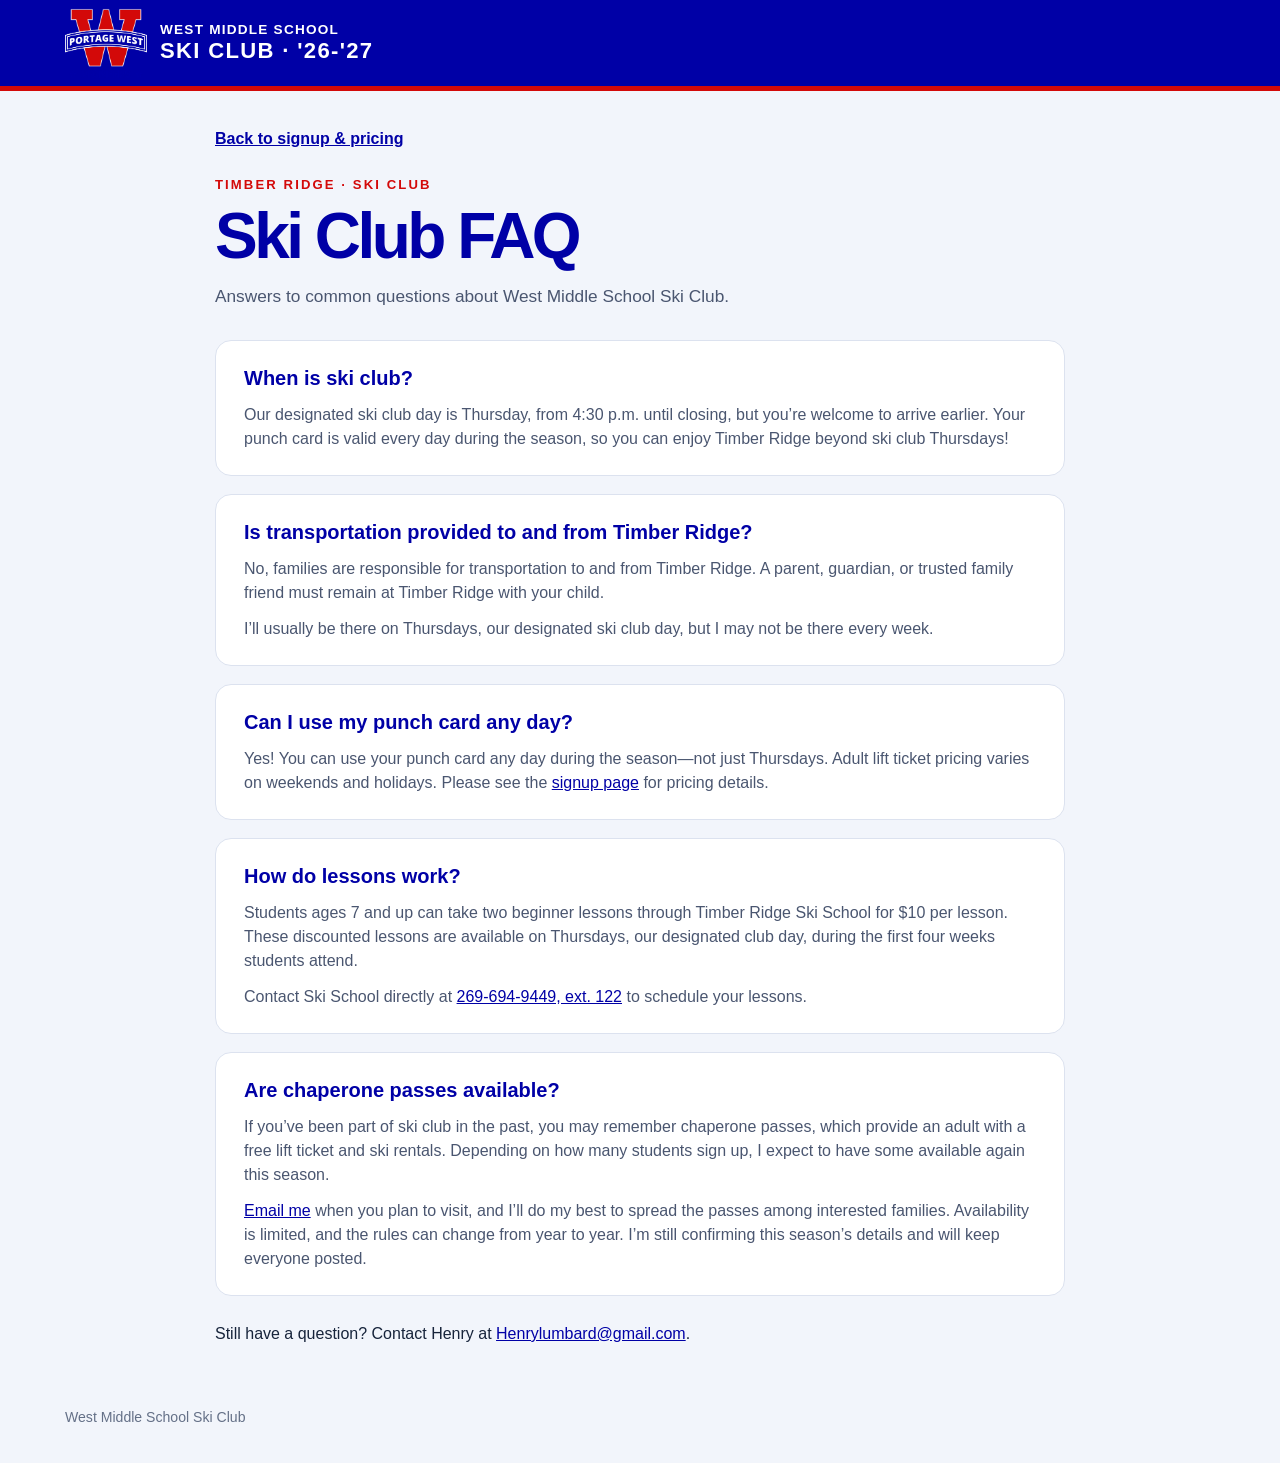
==== faq.html @ 0e9deec8 "Add ski club FAQ and link from organizer introduction" ====
<!doctype html>
<html lang="en">
<head>
  <meta charset="utf-8">
  <meta name="viewport" content="width=device-width, initial-scale=1">
  <meta name="theme-color" content="#0000a6">
  <meta name="description" content="Answers to common questions about West Middle School Ski Club at Timber Ridge: transportation, Thursdays, punch cards, chaperone passes, and lessons.">
  <title>FAQ | West Middle School Ski Club</title>
  <link rel="icon" href="assets/favicon.ico?v=20261012-west" sizes="any">
  <link rel="icon" href="assets/favicon-32.png?v=20261012-west" type="image/png" sizes="32x32">
  <link rel="apple-touch-icon" href="assets/apple-touch-icon.png?v=20261012-west" sizes="180x180">
  <meta property="og:type" content="website">
  <meta property="og:site_name" content="West Middle School Ski Club">
  <meta property="og:title" content="Ski Club FAQ | West Middle School">
  <meta property="og:description" content="Register for Timber Ridge ski club punch cards and view cardholder prices for lift tickets, rentals, tubing, and student ski lessons.">
  <meta property="og:url" content="https://hanklumbard.github.io/west-middle-ski-club/faq.html">
  <meta property="og:image" content="https://hanklumbard.github.io/west-middle-ski-club/assets/share-preview.png?v=20261012-west">
  <meta property="og:image:secure_url" content="https://hanklumbard.github.io/west-middle-ski-club/assets/share-preview.png?v=20261012-west">
  <meta property="og:image:type" content="image/png">
  <meta property="og:image:width" content="1200">
  <meta property="og:image:height" content="630">
  <meta property="og:image:alt" content="Portage West Pioneers school logo">
  <meta name="twitter:card" content="summary_large_image">
  <meta name="twitter:title" content="West Middle School Ski Club · 2026–2027">
  <meta name="twitter:description" content="Timber Ridge punch card registration and cardholder prices.">
  <meta name="twitter:image" content="https://hanklumbard.github.io/west-middle-ski-club/assets/share-preview.png?v=20261012-west">
  <meta name="twitter:image:alt" content="Portage West Pioneers school logo">
  <link rel="stylesheet" href="styles-registration-settings.css?v=20261012-turnstile">
  <style>
    .faq-main{max-width:850px;padding-block:36px 45px}
    .faq-back{display:inline-block;margin-bottom:24px;color:#0000a6;font-weight:700}
    .faq-list{display:grid;gap:18px}
    .faq-item{background:#fff;border:1px solid #dce2ef;border-radius:16px;padding:24px 28px}
    .faq-item h2{font-size:1.25rem;line-height:1.3;color:#0000a6;margin-bottom:12px}
    .faq-item p{color:#4a5670;margin-bottom:12px}
    .faq-item p:last-child{margin-bottom:0}
    .faq-item a,.faq-contact a{color:#0000a6;overflow-wrap:anywhere}
    .faq-contact{margin-top:26px}
    @media(max-width:580px){.faq-item{padding:21px 18px}}
  </style>
</head>
<body>
  <header class="site-header">
    <div class="wrap header-inner">
      <a class="brand" href="./" aria-label="West Middle School Ski Club, home">
        <img class="brand-logo" src="assets/westmiddle.svg" alt="" width="82" height="69">
        <span class="brand-name">WEST MIDDLE SCHOOL <strong>SKI CLUB · '26-'27</strong></span>
      </a>
    </div>
  </header>


  <main class="wrap faq-main">
    <a class="faq-back" href="./">Back to signup &amp; pricing</a>
    <div class="intro">
      <p class="eyebrow">TIMBER RIDGE · SKI CLUB</p>
      <h1>Ski Club FAQ</h1>
      <p>Answers to common questions about West Middle School Ski Club.</p>
    </div>
    <div class="faq-list">
      <section class="faq-item" aria-labelledby="when">
        <h2 id="when">When is ski club?</h2>
        <p>Our designated ski club day is Thursday, from 4:30 p.m. until closing, but you’re welcome to arrive earlier. Your punch card is valid every day during the season, so you can enjoy Timber Ridge beyond ski club Thursdays!</p>
      </section>
      <section class="faq-item" aria-labelledby="transportation">
        <h2 id="transportation">Is transportation provided to and from Timber Ridge?</h2>
        <p>No, families are responsible for transportation to and from Timber Ridge. A parent, guardian, or trusted family friend must remain at Timber Ridge with your child.</p>
        <p>I’ll usually be there on Thursdays, our designated ski club day, but I may not be there every week.</p>
      </section>
      <section class="faq-item" aria-labelledby="punch-card">
        <h2 id="punch-card">Can I use my punch card any day?</h2>
        <p>Yes! You can use your punch card any day during the season—not just Thursdays. Adult lift ticket pricing varies on weekends and holidays. Please see the <a href="./">signup page</a> for pricing details.</p>
      </section>
      <section class="faq-item" aria-labelledby="lessons">
        <h2 id="lessons">How do lessons work?</h2>
        <p>Students ages 7 and up can take two beginner lessons through Timber Ridge Ski School for $10 per lesson. These discounted lessons are available on Thursdays, our designated club day, during the first four weeks students attend.</p>
        <p>Contact Ski School directly at <a href="tel:+12696949449;ext=122">269-694-9449, ext. 122</a> to schedule your lessons.</p>
      </section>
      <section class="faq-item" aria-labelledby="chaperones">
        <h2 id="chaperones">Are chaperone passes available?</h2>
        <p>If you’ve been part of ski club in the past, you may remember chaperone passes, which provide an adult with a free lift ticket and ski rentals. Depending on how many students sign up, I expect to have some available again this season.</p>
        <p><a href="mailto:Henrylumbard@gmail.com">Email me</a> when you plan to visit, and I’ll do my best to spread the passes among interested families. Availability is limited, and the rules can change from year to year. I’m still confirming this season’s details and will keep everyone posted.</p>
      </section>
    </div>
    <p class="faq-contact">Still have a question? Contact Henry at <a href="mailto:Henrylumbard@gmail.com">Henrylumbard@gmail.com</a>.</p>
  </main>
  <footer class="wrap footer">West Middle School Ski Club</footer>
  <!-- Cloudflare Web Analytics -->
  <script type="module" src="https://static.cloudflareinsights.com/beacon.min.js" data-cf-beacon='{"token": "12eb7fe94dc54f6b9ae5ec940f3f2a9b"}'></script>
  <!-- End Cloudflare Web Analytics -->
</body>
</html>
---- styles-registration-settings.css ----
:root{font-family:Arial,Helvetica,sans-serif;color:#17243b;background:#f2f5fb;font-size:16px;line-height:1.5;font-synthesis:none}*{box-sizing:border-box}body{margin:0}button,input,select{font:inherit}button{cursor:pointer}button:disabled{cursor:wait;opacity:.65}a{color:inherit}.wrap{width:min(1150px,calc(100% - 40px));margin-inline:auto}.site-header{position:sticky;top:0;z-index:100;background:#0000a6;color:#fff;border-bottom:5px solid #d30909}.header-inner{min-height:86px;display:flex;align-items:center;justify-content:space-between;gap:24px}.brand{display:flex;align-items:center;gap:13px;text-decoration:none}.brand-logo{display:block;width:82px;height:auto;max-height:70px;object-fit:contain;flex:none}.brand-name{font-size:.85rem;font-weight:800;line-height:1.18;letter-spacing:.09em}.brand-name strong{display:block;font-size:1.38rem;letter-spacing:.06em}.header-price{font-size:.75rem;font-weight:800;letter-spacing:.08em;text-align:right}.header-price strong{display:block;font-size:1.2rem;letter-spacing:0}.main-grid{display:grid;grid-template-columns:minmax(0,1fr) 340px;gap:42px;padding-top:46px;padding-bottom:45px;align-items:start}.intro{margin:0 0 30px}.eyebrow{font-size:.82rem;letter-spacing:.16em;color:#d30909;font-weight:900;margin:0 0 8px}h1,h2,h3,p{margin-top:0}h1{font-size:clamp(2.45rem,5vw,4.2rem);letter-spacing:-.055em;line-height:1.05;margin-bottom:14px;color:#0000a6}.intro>p:last-child{font-size:1.08rem;max-width:61ch;color:#4a5670;margin:0}.form-section{background:#fff;border:1px solid #dce2ef;border-radius:16px;padding:27px 30px;margin-bottom:18px;box-shadow:0 8px 28px rgba(10,24,70,.04)}.section-heading{display:flex;gap:15px;align-items:start;margin-bottom:25px}.section-num{display:grid;place-items:center;flex:none;width:40px;height:40px;background:#edf0ff;color:#0000a6;border-radius:10px;font-weight:900}.section-heading h2{font-size:1.5rem;letter-spacing:-.025em;margin:0 0 1px}.section-heading p{color:#657087;margin:0}.field-grid{display:grid;gap:17px;margin-bottom:17px}.field-grid.two{grid-template-columns:repeat(2,minmax(0,1fr))}.field-grid.address{grid-template-columns:2fr .9fr .55fr .8fr}.field-grid.address .street{grid-column:1/-1}.field-grid label,.choice-label{display:block;color:#27354b;font-weight:700;font-size:.91rem}.field-grid input,.field-grid select{display:block;width:100%;min-height:46px;margin-top:7px;padding:10px 12px;border:1px solid #bfc9d8;border-radius:8px;background:#fff;color:#17243b;outline:none}.field-grid input:focus,.field-grid select:focus{border-color:#0000a6;box-shadow:0 0 0 3px #0000a622}.field-grid input[aria-invalid=true]{border-color:#bb1515}.choice-fieldset,.person-card{border:0;padding:0;margin:0;min-width:0}.choice-fieldset legend{font-weight:700;font-size:.96rem;padding:0;margin:3px 0 10px}.choice-row{display:flex;flex-wrap:wrap;gap:10px}.choice{display:inline-flex;align-items:center;gap:8px;border:1px solid #cbd3e1;border-radius:9px;padding:10px 12px;min-height:46px;font-weight:600;font-size:.94rem;cursor:pointer;background:#fff}.choice:has(input:checked){border-color:#0000a6;background:#eef0ff;color:#0000a6}.choice input{accent-color:#0000a6;width:17px;height:17px;margin:0}.people-list{display:grid;gap:15px}.person-card{background:#f8faff;border:1px solid #dce2ef;border-radius:12px;padding:19px;margin-bottom:16px}.person-heading{display:flex;justify-content:space-between;align-items:center;gap:12px;margin-bottom:12px}.person-heading h3{font-size:1.08rem;margin:0}.remove-button{background:none;color:#a31522;border:0;text-decoration:underline;font-size:.9rem;padding:7px}.person-options{margin-bottom:0}.card-choice .choice-row{margin-top:7px}.card-choice .choice{padding:8px 15px}.add-button{border:2px dashed #a9b7d8;color:#0000a6;background:#f8faff;font-weight:800;border-radius:10px;padding:11px 17px;min-height:46px}.add-button span{font-size:1.3rem;line-height:0;margin-right:5px}.checkout{display:grid;grid-template-columns:1fr auto;align-items:center;background:#0000a6;color:#fff;border-radius:16px;padding:25px 30px;gap:15px;box-shadow:0 14px 30px #0000a621}.checkout-label{font-weight:800;font-size:1.15rem;margin:0}.checkout-caption{color:#e2e7ff;margin:2px 0 0}.total{font-size:2.5rem;letter-spacing:-.05em;line-height:1}.submit-button{grid-column:1/-1;display:flex;align-items:center;justify-content:space-between;gap:12px;border:0;border-radius:9px;background:#d30909;color:#fff;padding:15px 20px;min-height:54px;font-weight:800;text-decoration:none;text-align:left;font-size:1rem}.submit-button:hover{background:#b10808}.submit-button span{font-size:1.35rem}.fine-print{grid-column:1/-1;color:#e2e7ff;margin:0;font-size:.86rem}.side-column{padding-top:66px}.info-card{background:white;border:1px solid #dce2ef;border-radius:16px;overflow:hidden;box-shadow:0 12px 30px rgba(10,24,70,.07)}.price-head{background:#0000a6;color:#fff;padding:25px 26px;border-bottom:5px solid #d30909}.price-head>span{display:block;font-weight:800;letter-spacing:.1em;font-size:.82rem}.price-head strong{font-size:2.6rem;letter-spacing:-.06em;line-height:1.25}.price-head small{font-size:1rem;font-weight:500;letter-spacing:0}.info-body{padding:24px 26px}.info-body h2{font-size:1.2rem;margin-bottom:12px}.rate{display:grid;grid-template-columns:1fr auto;gap:1px 9px;padding:13px 0;border-bottom:1px solid #e3e8f2}.rate>span{font-weight:700}.rate strong{color:#0000a6;white-space:nowrap}.rate small{grid-column:1/-1;color:#607087;font-size:.84rem}.rate small.regular-price{grid-column:1/-1;text-align:right}.info-foot{color:#56647c;font-size:.9rem;margin:18px 0 0}.notice{padding:14px 17px;border-radius:9px;margin-bottom:17px;font-weight:600}.notice-setup{background:#fff7db;border:1px solid #e5c866;color:#604809}.notice-error{background:#fff0f0;border:1px solid #e2abab;color:#942121}.success{background:#fff;border:1px solid #dce2ef;border-radius:16px;padding:34px;box-shadow:0 12px 30px rgba(10,24,70,.06)}.success-icon{display:grid;place-items:center;width:52px;height:52px;border-radius:50%;background:#e3f5e8;color:#17703a;font-size:1.7rem;font-weight:900;margin-bottom:18px}.success h2{font-size:2.1rem;color:#0000a6;letter-spacing:-.04em;margin-bottom:10px}.success>p:not(.eyebrow){color:#4b5a70}.receipt{display:grid;grid-template-columns:1fr auto;gap:10px;border-block:1px solid #dce2ef;padding:19px 0;margin:24px 0}.receipt strong{text-align:right;overflow-wrap:anywhere}.payment-link{width:100%}.success .payment-note{font-size:.9rem;margin:17px 0 0}.footer{padding:0 0 35px;color:#647087;font-size:.88rem}.sr-only{position:absolute;width:1px;height:1px;overflow:hidden;clip:rect(0,0,0,0);white-space:nowrap}[hidden]{display:none!important}:focus-visible{outline:3px solid #d30909;outline-offset:3px}@media(max-width:850px){.main-grid{grid-template-columns:1fr;gap:18px}.side-column{padding-top:0;grid-row:1}.main-column{grid-row:2}.info-card{max-width:none}.info-body{display:block}}@media(max-width:580px){.wrap{width:min(100% - 28px,1150px)}.header-inner{min-height:76px}.brand-logo{width:72px;max-height:61px}.brand-name{font-size:.69rem}.brand-name strong{font-size:1.05rem}.header-price{display:none}.main-grid{padding-top:30px;gap:24px}.intro{margin-bottom:23px}.intro>p:last-child{font-size:1rem}.form-section{padding:22px 18px}.section-heading{gap:11px;margin-bottom:20px}.section-heading h2{font-size:1.33rem}.section-heading p{font-size:.93rem}.field-grid.two,.field-grid.address{grid-template-columns:1fr}.field-grid.address .street{grid-column:auto}.field-grid{gap:15px}.person-card{padding:16px}.person-options{margin-bottom:0}.choice-row{gap:7px}.choice{font-size:.88rem;padding:9px 10px}.checkout{padding:21px 18px}.success{padding:24px 20px}}

.club-welcome{padding-top:28px;color:#4a5670}.club-welcome p{margin:0}

.copy-button{display:inline-flex;align-items:center;border:1px solid #aebbd5;border-radius:8px;background:#fff;color:#0000a6;padding:9px 13px;font-weight:800;margin:-8px 0 18px;min-height:42px}.copy-button:hover{background:#eef0ff}

.resort-logo-link{display:flex;align-items:center;justify-content:center;padding:0;min-height:0;margin:0 0 20px;transition:transform .15s ease,box-shadow .15s ease}.resort-logo-link:hover{transform:translateY(-2px);box-shadow:0 8px 20px #0000a626}.resort-logo-link img{display:block;width:100%;max-width:320px;height:auto;object-fit:contain}

.notice-closed{background:#edf0ff;border:1px solid #bfc8ef;color:#0000a6}.card-prices{display:flex;gap:24px;margin-top:8px}.card-prices>div{font-weight:700;font-size:.84rem;letter-spacing:.02em}.card-prices strong{display:block;font-size:2rem;letter-spacing:-.05em;line-height:1.1}@media(max-width:580px){.card-prices{gap:18px}.card-prices strong{font-size:1.8rem}}

.security-verification{grid-column:1/-1;min-width:0}.security-verification .fine-print{margin-top:8px}.security-verification #turnstileWidget{min-height:65px}
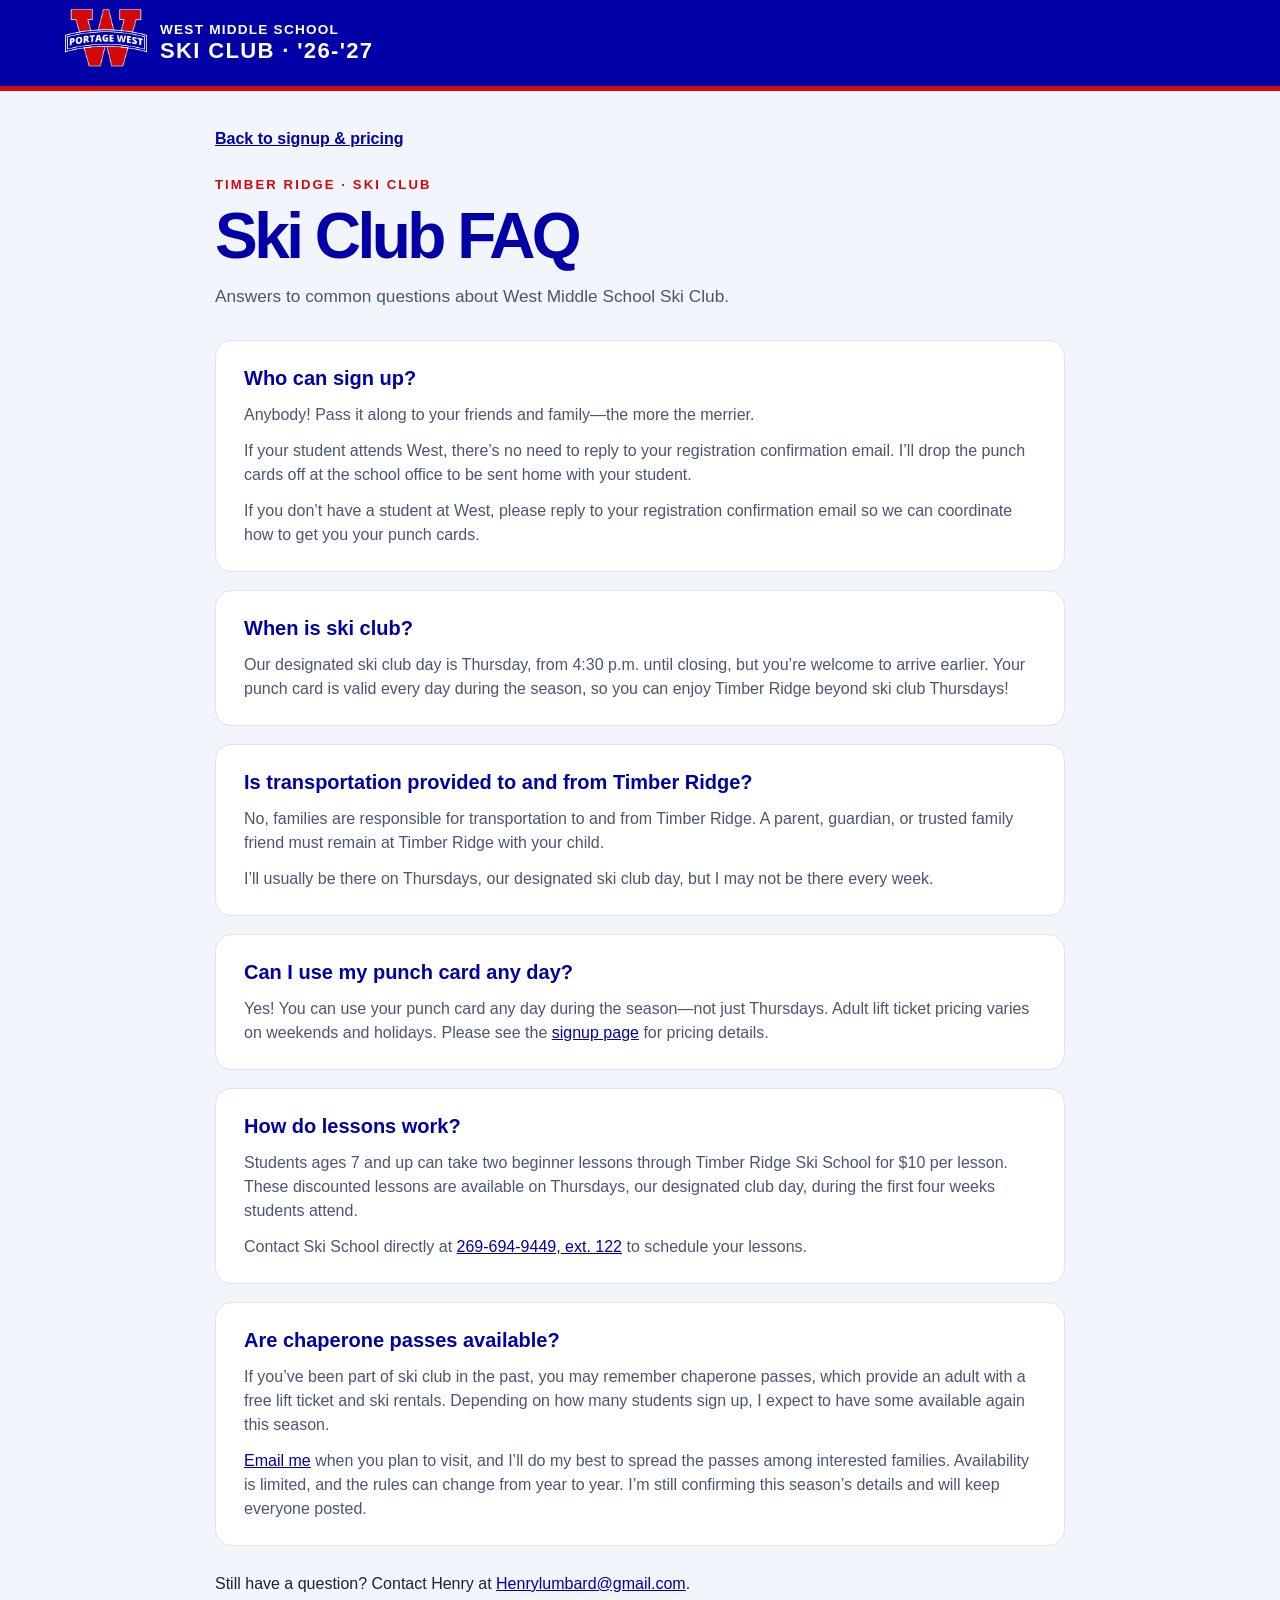
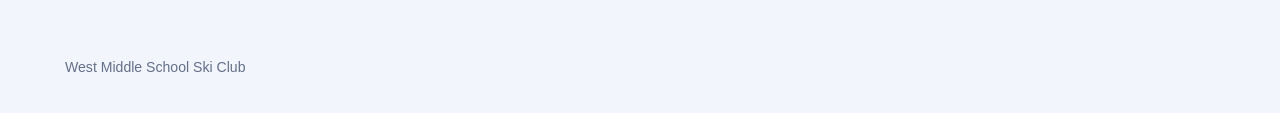
==== commit a72b370b: "Add FAQ about who can sign up and punch card delivery" ====
--- a/faq.html
+++ b/faq.html
@@ -58,6 +58,12 @@
       <p>Answers to common questions about West Middle School Ski Club.</p>
     </div>
     <div class="faq-list">
+      <section class="faq-item" aria-labelledby="who-can-sign-up">
+        <h2 id="who-can-sign-up">Who can sign up?</h2>
+        <p>Anybody! Pass it along to your friends and family—the more the merrier.</p>
+        <p>If your student attends West, there’s no need to reply to your registration confirmation email. I’ll drop the punch cards off at the school office to be sent home with your student.</p>
+        <p>If you don’t have a student at West, please reply to your registration confirmation email so we can coordinate how to get you your punch cards.</p>
+      </section>
       <section class="faq-item" aria-labelledby="when">
         <h2 id="when">When is ski club?</h2>
         <p>Our designated ski club day is Thursday, from 4:30 p.m. until closing, but you’re welcome to arrive earlier. Your punch card is valid every day during the season, so you can enjoy Timber Ridge beyond ski club Thursdays!</p>
